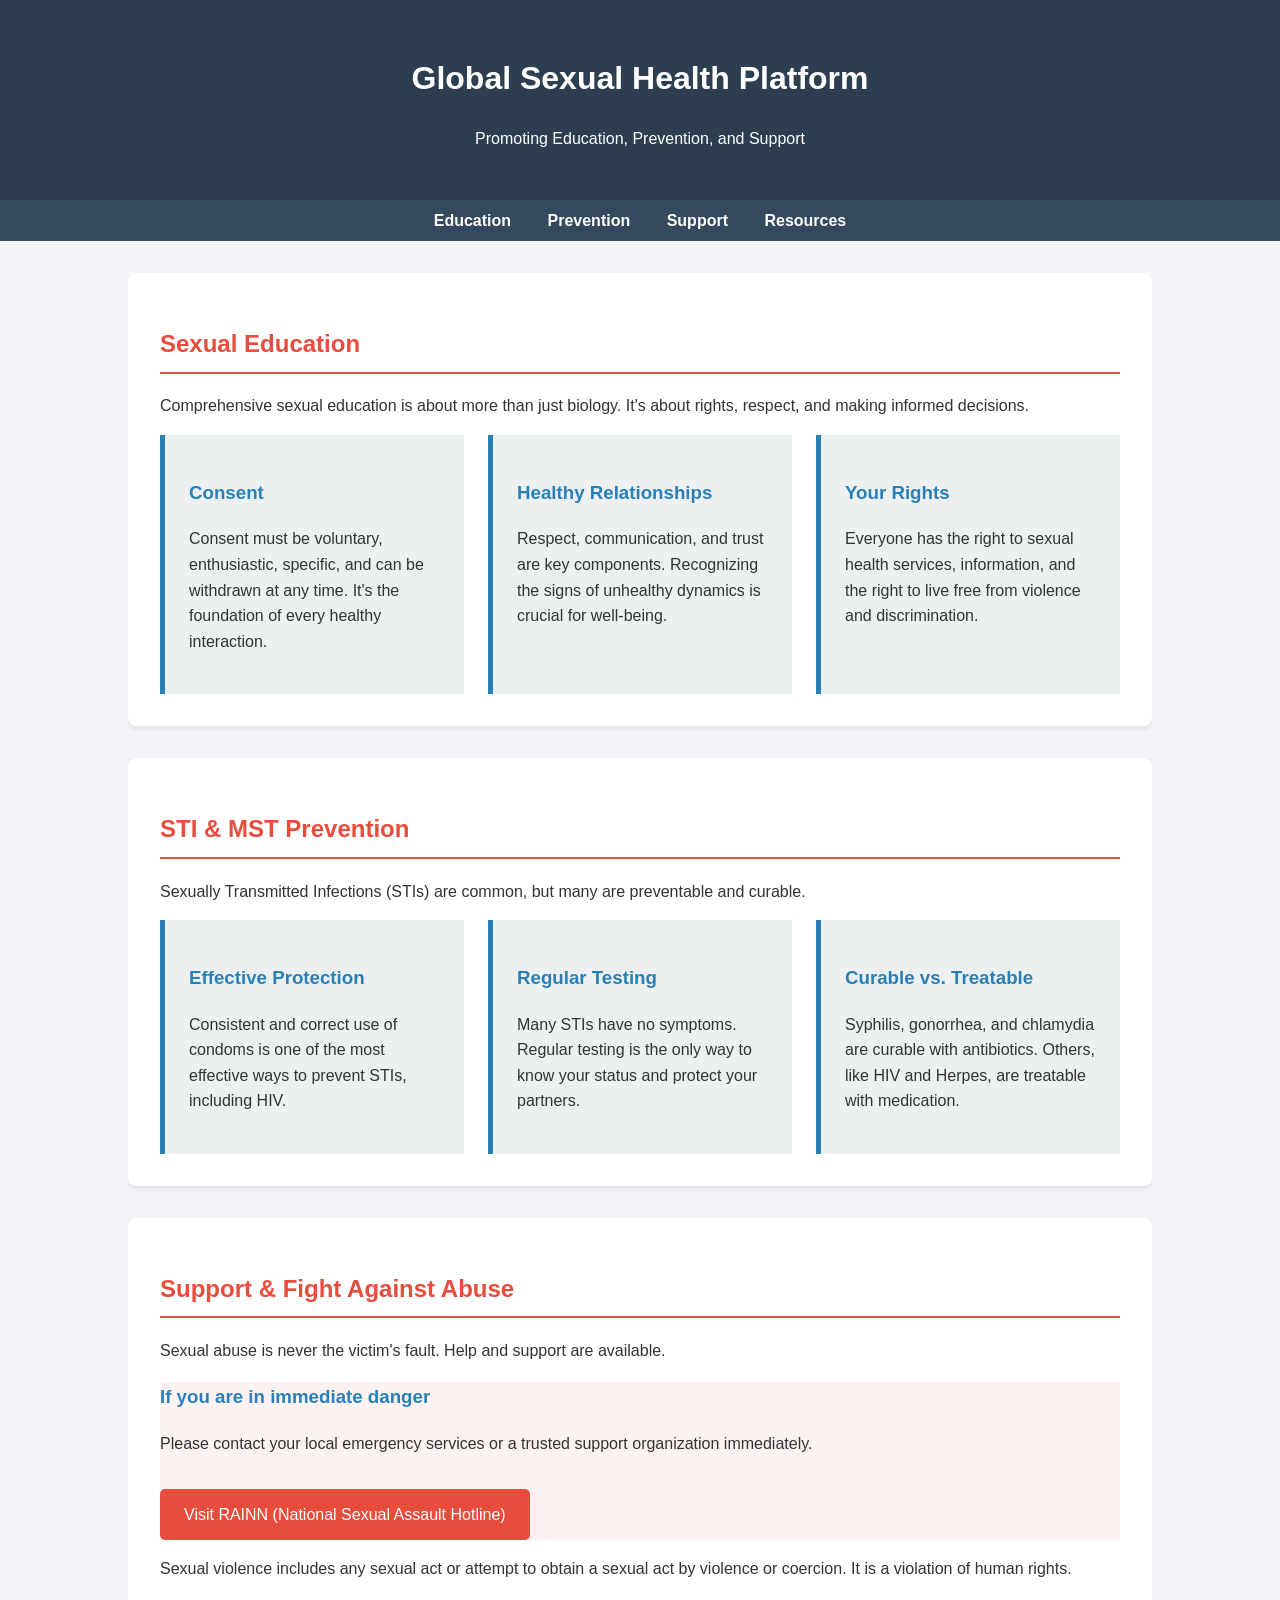
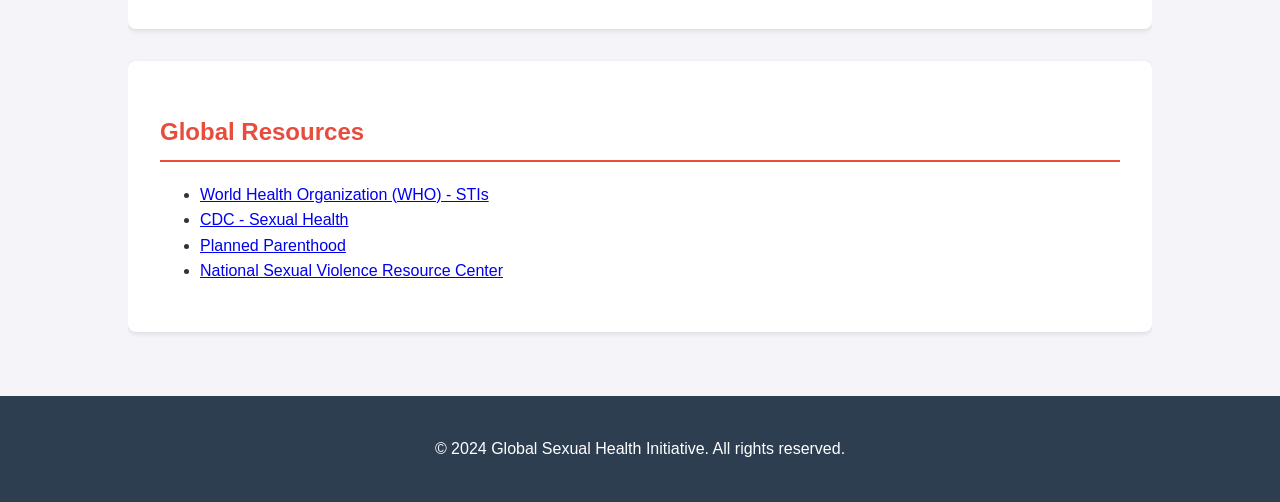
==== sexual-health-platform/index.html @ 36fdba7f "feat: Create global sexual health platform - Added a responsive HTML platform for sexual education, " ====
<!DOCTYPE html>
<html lang="en">
<head>
    <meta charset="UTF-8">
    <meta name="viewport" content="width=device-width, initial-scale=1.0">
    <title>Sexual Health Platform | Education & Prevention</title>
    <style>
        body {
            font-family: 'Segoe UI', Tahoma, Geneva, Verdana, sans-serif;
            line-height: 1.6;
            margin: 0;
            padding: 0;
            color: #333;
            background-color: #f4f4f9;
        }
        header {
            background: #2c3e50;
            color: #fff;
            padding: 2rem 1rem;
            text-align: center;
        }
        nav {
            background: #34495e;
            color: #fff;
            padding: 0.5rem;
            text-align: center;
            position: sticky;
            top: 0;
        }
        nav a {
            color: #fff;
            margin: 0 1rem;
            text-decoration: none;
            font-weight: bold;
        }
        nav a:hover {
            text-decoration: underline;
        }
        .container {
            width: 80%;
            margin: 2rem auto;
            overflow: hidden;
        }
        section {
            background: #fff;
            padding: 2rem;
            margin-bottom: 2rem;
            border-radius: 8px;
            box-shadow: 0 2px 5px rgba(0,0,0,0.1);
        }
        h2 {
            color: #e74c3c;
            border-bottom: 2px solid #e74c3c;
            padding-bottom: 0.5rem;
        }
        h3 {
            color: #2980b9;
        }
        .info-grid {
            display: grid;
            grid-template-columns: repeat(auto-fit, minmax(300px, 1fr));
            gap: 1.5rem;
        }
        .card {
            background: #ecf0f1;
            padding: 1.5rem;
            border-left: 5px solid #2980b9;
        }
        .urgent {
            background: #fdf2f2;
            border-left-color: #e74c3c;
        }
        footer {
            background: #2c3e50;
            color: #fff;
            text-align: center;
            padding: 1.5rem;
            margin-top: 2rem;
        }
        .cta-button {
            display: inline-block;
            background: #e74c3c;
            color: #fff;
            padding: 0.8rem 1.5rem;
            text-decoration: none;
            border-radius: 5px;
            margin-top: 1rem;
        }
        .cta-button:hover {
            background: #c0392b;
        }
    </style>
</head>
<body>

<header>
    <h1>Global Sexual Health Platform</h1>
    <p>Promoting Education, Prevention, and Support</p>
</header>

<nav>
    <a href="#education">Education</a>
    <a href="#prevention">Prevention</a>
    <a href="#support">Support</a>
    <a href="#resources">Resources</a>
</nav>

<div class="container">
    <section id="education">
        <h2>Sexual Education</h2>
        <p>Comprehensive sexual education is about more than just biology. It's about rights, respect, and making informed decisions.</p>
        <div class="info-grid">
            <div class="card">
                <h3>Consent</h3>
                <p>Consent must be voluntary, enthusiastic, specific, and can be withdrawn at any time. It's the foundation of every healthy interaction.</p>
            </div>
            <div class="card">
                <h3>Healthy Relationships</h3>
                <p>Respect, communication, and trust are key components. Recognizing the signs of unhealthy dynamics is crucial for well-being.</p>
            </div>
            <div class="card">
                <h3>Your Rights</h3>
                <p>Everyone has the right to sexual health services, information, and the right to live free from violence and discrimination.</p>
            </div>
        </div>
    </section>

    <section id="prevention">
        <h2>STI & MST Prevention</h2>
        <p>Sexually Transmitted Infections (STIs) are common, but many are preventable and curable.</p>
        <div class="info-grid">
            <div class="card">
                <h3>Effective Protection</h3>
                <p>Consistent and correct use of condoms is one of the most effective ways to prevent STIs, including HIV.</p>
            </div>
            <div class="card">
                <h3>Regular Testing</h3>
                <p>Many STIs have no symptoms. Regular testing is the only way to know your status and protect your partners.</p>
            </div>
            <div class="card">
                <h3>Curable vs. Treatable</h3>
                <p>Syphilis, gonorrhea, and chlamydia are curable with antibiotics. Others, like HIV and Herpes, are treatable with medication.</p>
            </div>
        </div>
    </section>

    <section id="support">
        <h2>Support & Fight Against Abuse</h2>
        <p>Sexual abuse is never the victim's fault. Help and support are available.</p>
        <div class="urgent">
            <h3>If you are in immediate danger</h3>
            <p>Please contact your local emergency services or a trusted support organization immediately.</p>
            <a href="https://www.rainn.org/" target="_blank" class="cta-button">Visit RAINN (National Sexual Assault Hotline)</a>
        </div>
        <p>Sexual violence includes any sexual act or attempt to obtain a sexual act by violence or coercion. It is a violation of human rights.</p>
    </section>

    <section id="resources">
        <h2>Global Resources</h2>
        <ul>
            <li><a href="https://www.who.int/health-topics/sexually-transmitted-infections" target="_blank">World Health Organization (WHO) - STIs</a></li>
            <li><a href="https://www.cdc.gov/std/default.htm" target="_blank">CDC - Sexual Health</a></li>
            <li><a href="https://www.plannedparenthood.org/" target="_blank">Planned Parenthood</a></li>
            <li><a href="https://www.nsvrc.org/" target="_blank">National Sexual Violence Resource Center</a></li>
        </ul>
    </section>
</div>

<footer>
    <p>&copy; 2024 Global Sexual Health Initiative. All rights reserved.</p>
</footer>

</body>
</html>
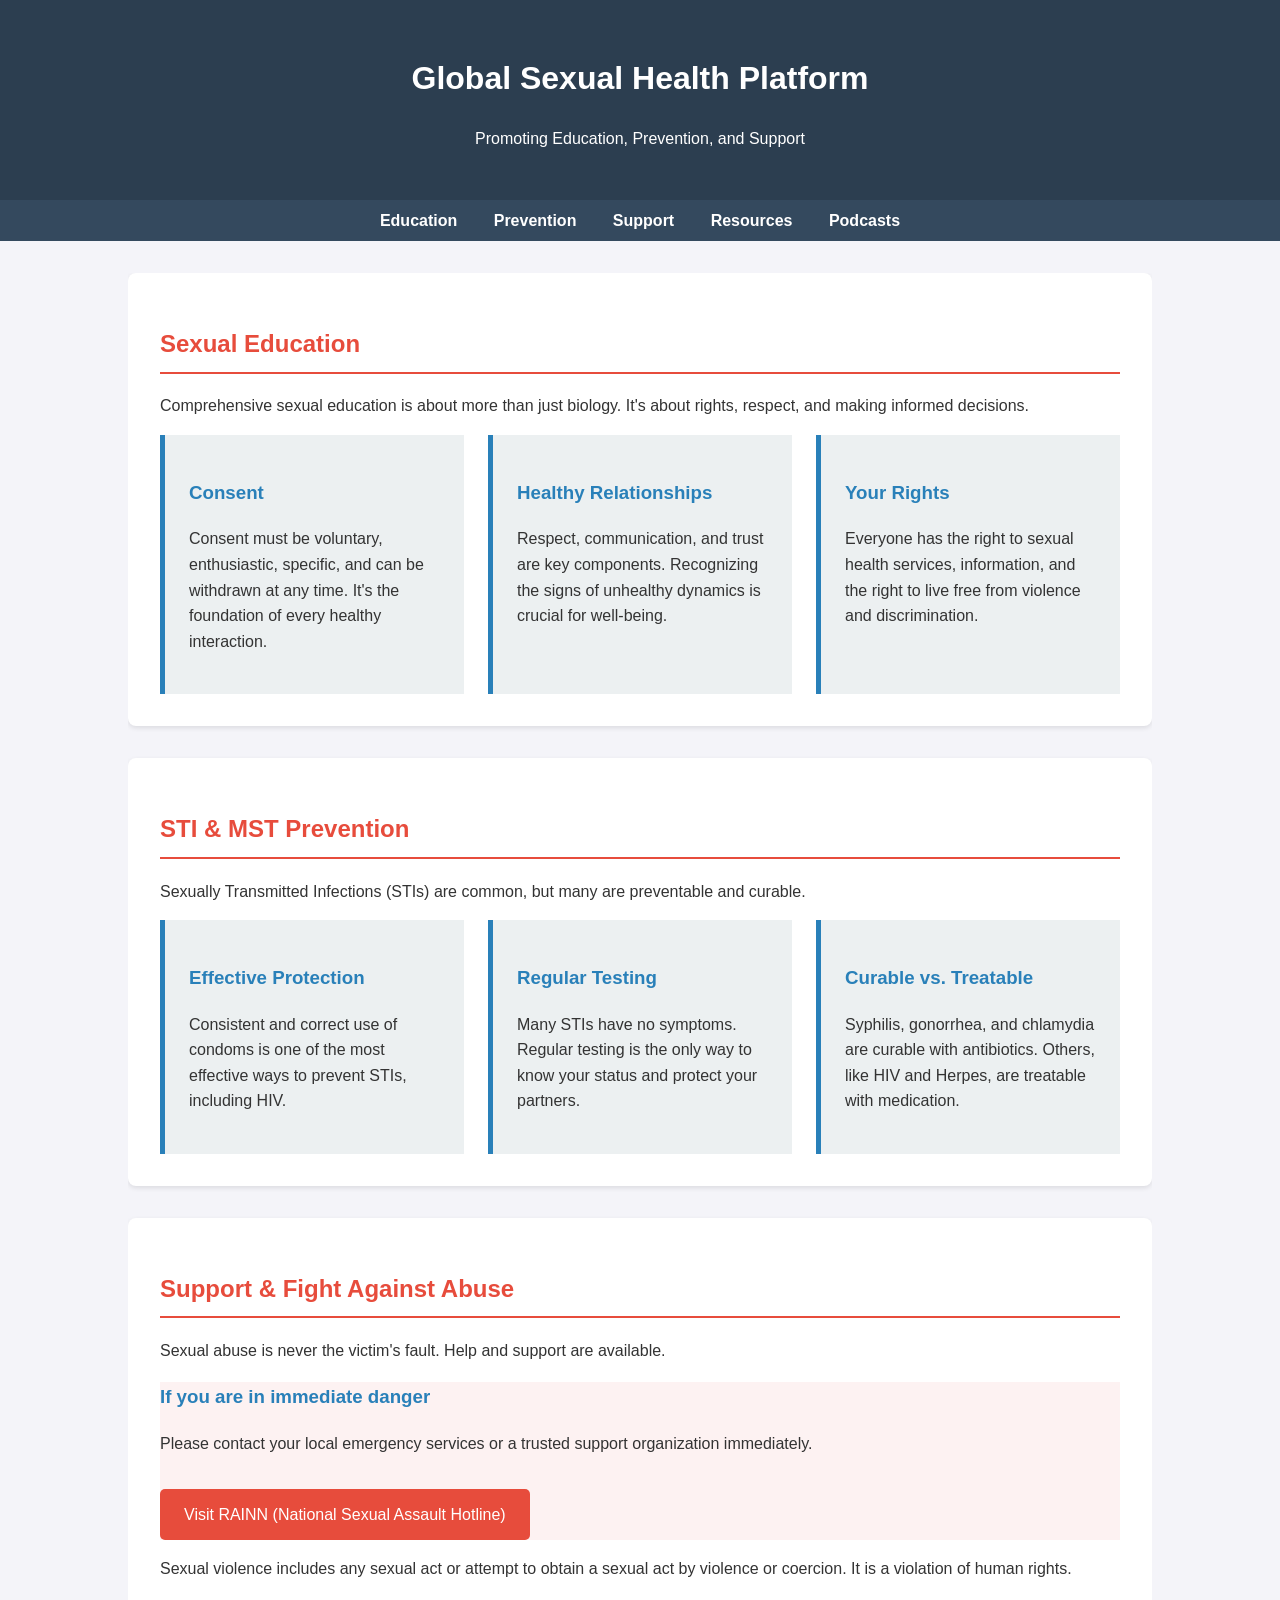
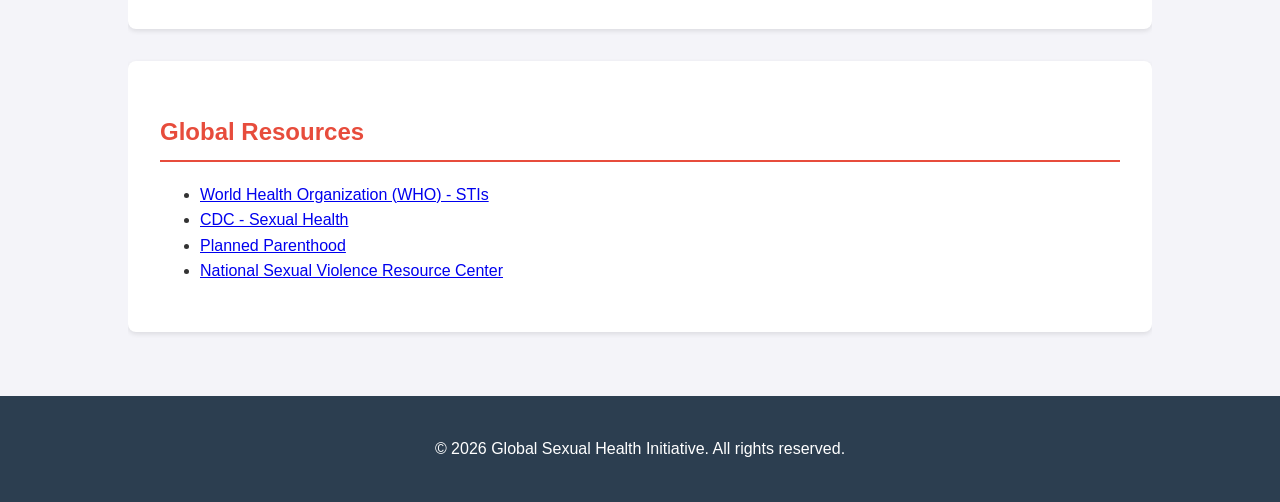
==== commit fc300e9d: "Update platform copyright to 2026 and integrate podcast submission page - Updated copyright year in " ====
--- a/sexual-health-platform/index.html
+++ b/sexual-health-platform/index.html
@@ -103,6 +103,7 @@
     <a href="#prevention">Prevention</a>
     <a href="#support">Support</a>
     <a href="#resources">Resources</a>
+    <a href="podcast.html">Podcasts</a>
 </nav>
 
 <div class="container">
@@ -167,7 +168,7 @@
 </div>
 
 <footer>
-    <p>&copy; 2024 Global Sexual Health Initiative. All rights reserved.</p>
+    <p>&copy; 2026 Global Sexual Health Initiative. All rights reserved.</p>
 </footer>
 
 </body>
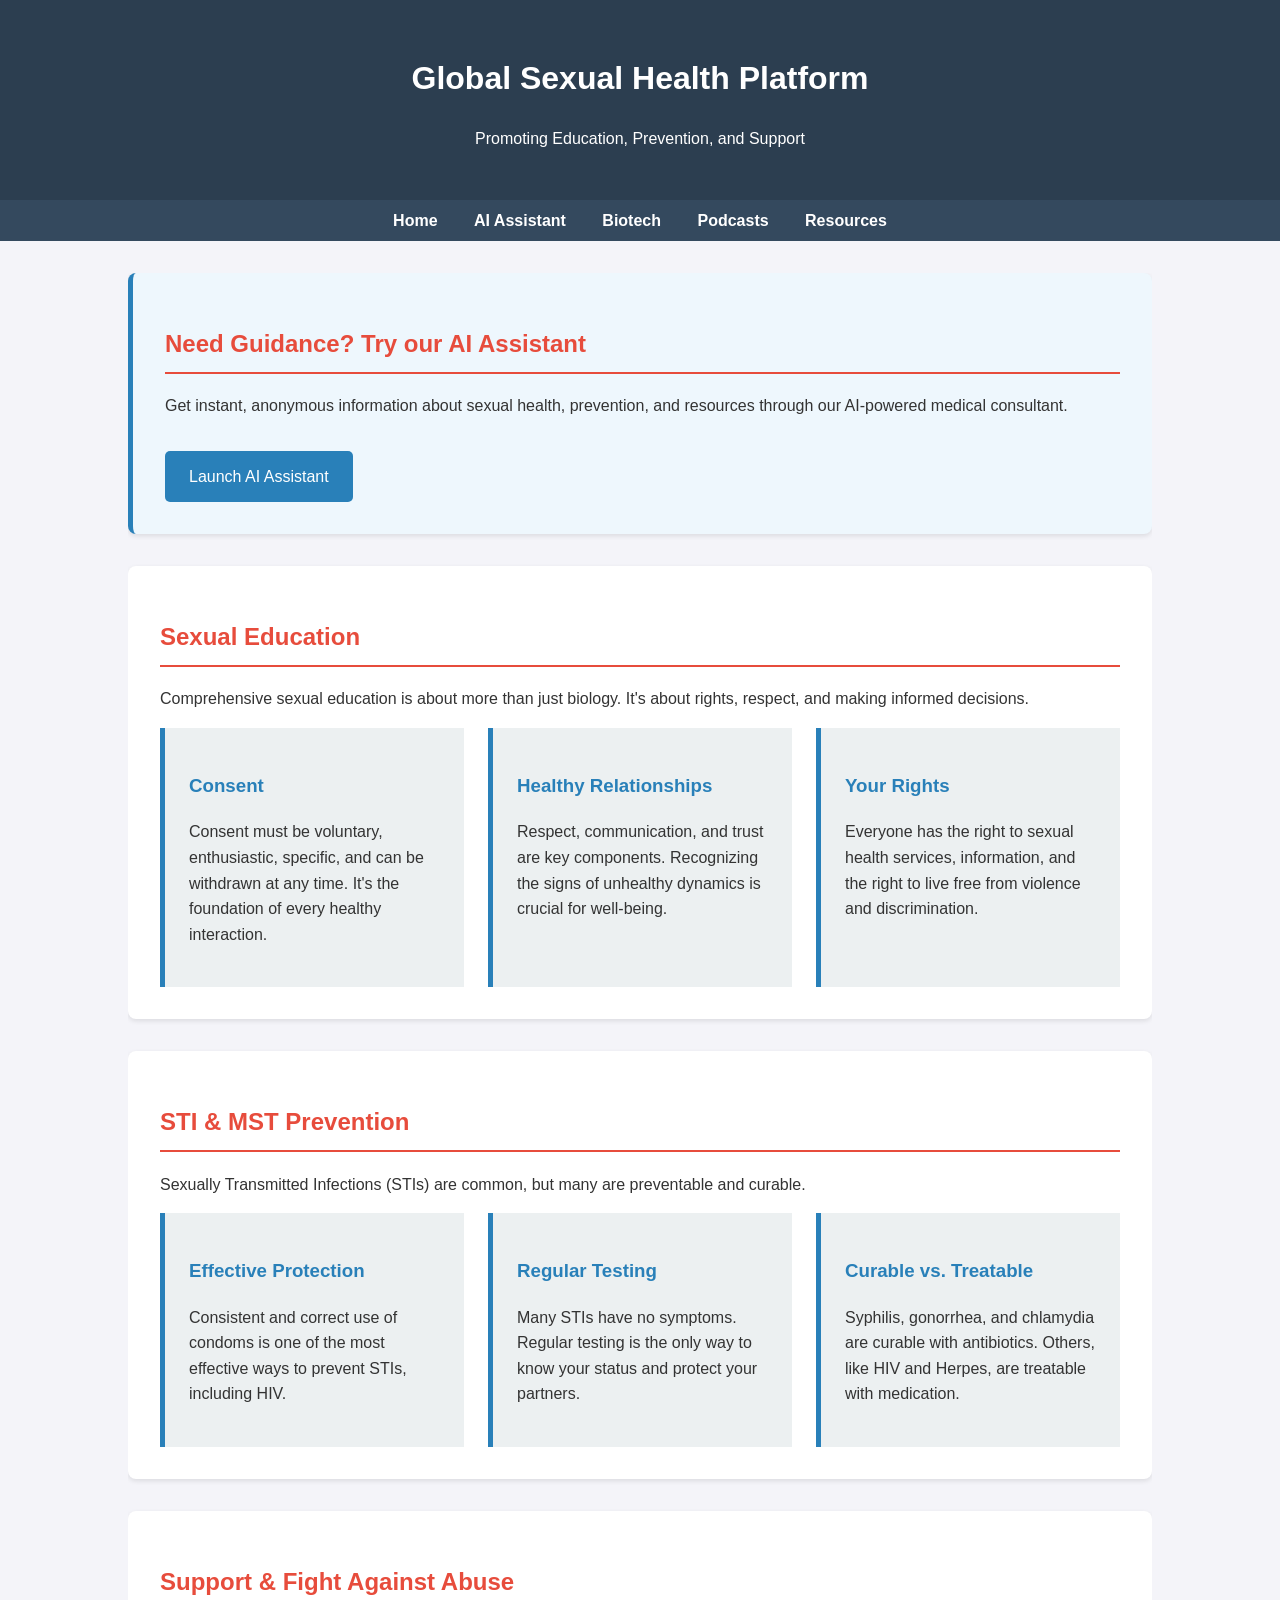
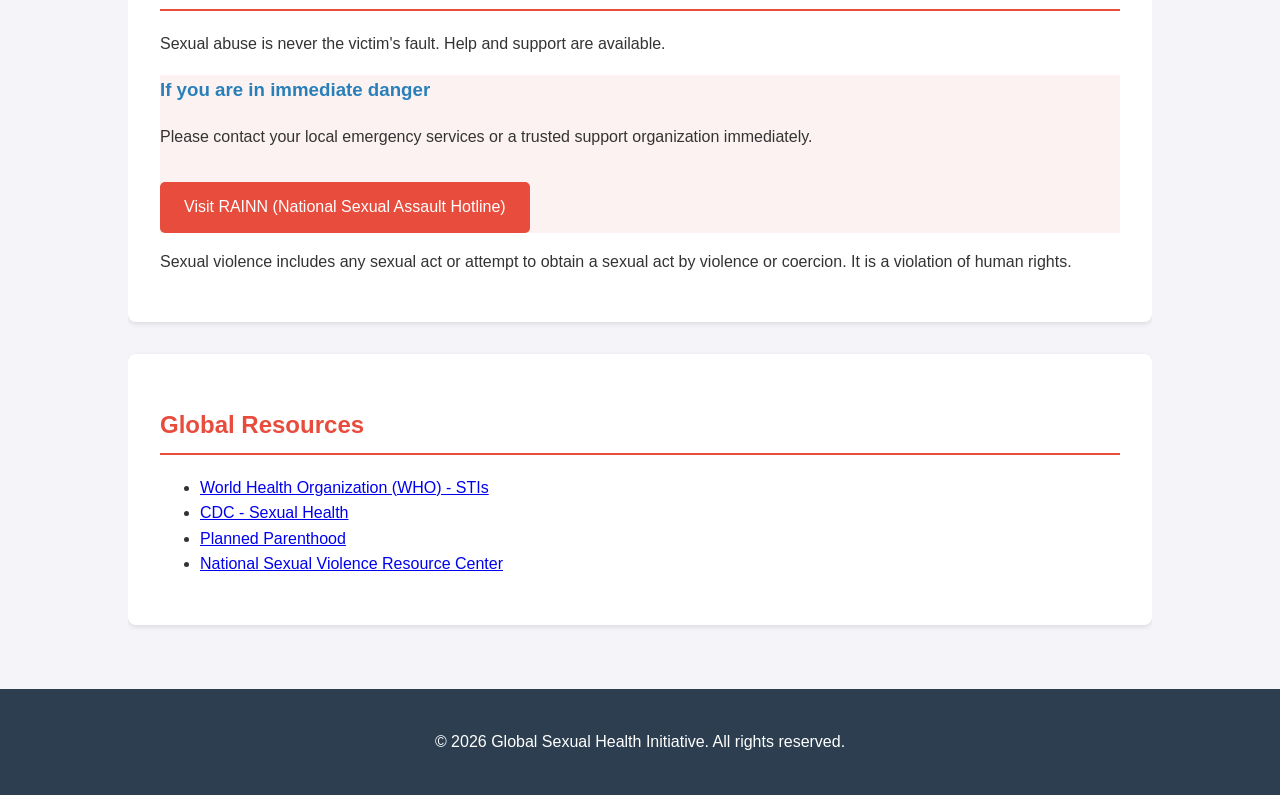
==== commit c1df1391: "Integrate AI Medical Assistant and Biotech Promotion pages - Created `ai-assistant.html` with a mock" ====
--- a/sexual-health-platform/index.html
+++ b/sexual-health-platform/index.html
@@ -99,14 +99,20 @@
 </header>
 
 <nav>
-    <a href="#education">Education</a>
-    <a href="#prevention">Prevention</a>
-    <a href="#support">Support</a>
+    <a href="index.html">Home</a>
+    <a href="ai-assistant.html">AI Assistant</a>
+    <a href="biotech.html">Biotech</a>
+    <a href="podcast.html">Podcasts</a>
     <a href="#resources">Resources</a>
-    <a href="podcast.html">Podcasts</a>
 </nav>
 
 <div class="container">
+    <section id="ai-cta" style="background: #eef7fd; border-left: 5px solid #2980b9;">
+        <h2>Need Guidance? Try our AI Assistant</h2>
+        <p>Get instant, anonymous information about sexual health, prevention, and resources through our AI-powered medical consultant.</p>
+        <a href="ai-assistant.html" class="cta-button" style="background: #2980b9;">Launch AI Assistant</a>
+    </section>
+
     <section id="education">
         <h2>Sexual Education</h2>
         <p>Comprehensive sexual education is about more than just biology. It's about rights, respect, and making informed decisions.</p>
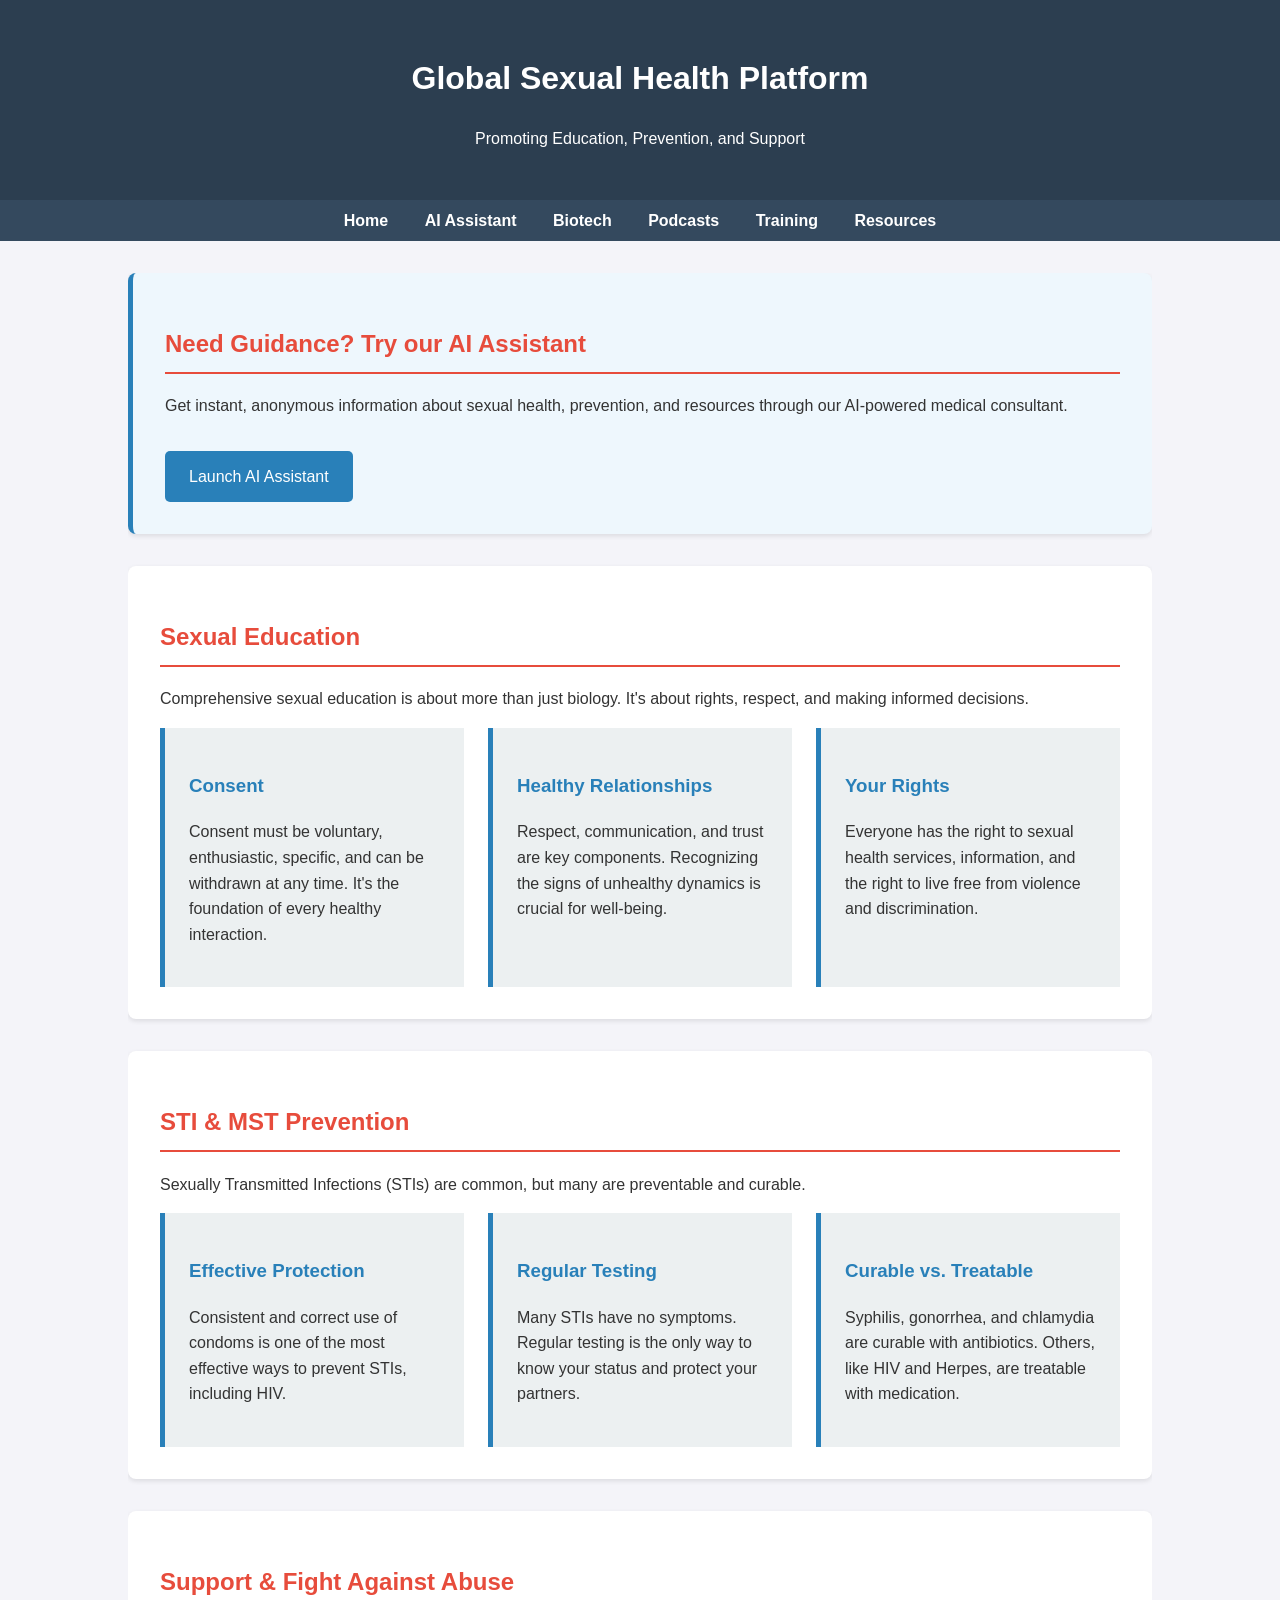
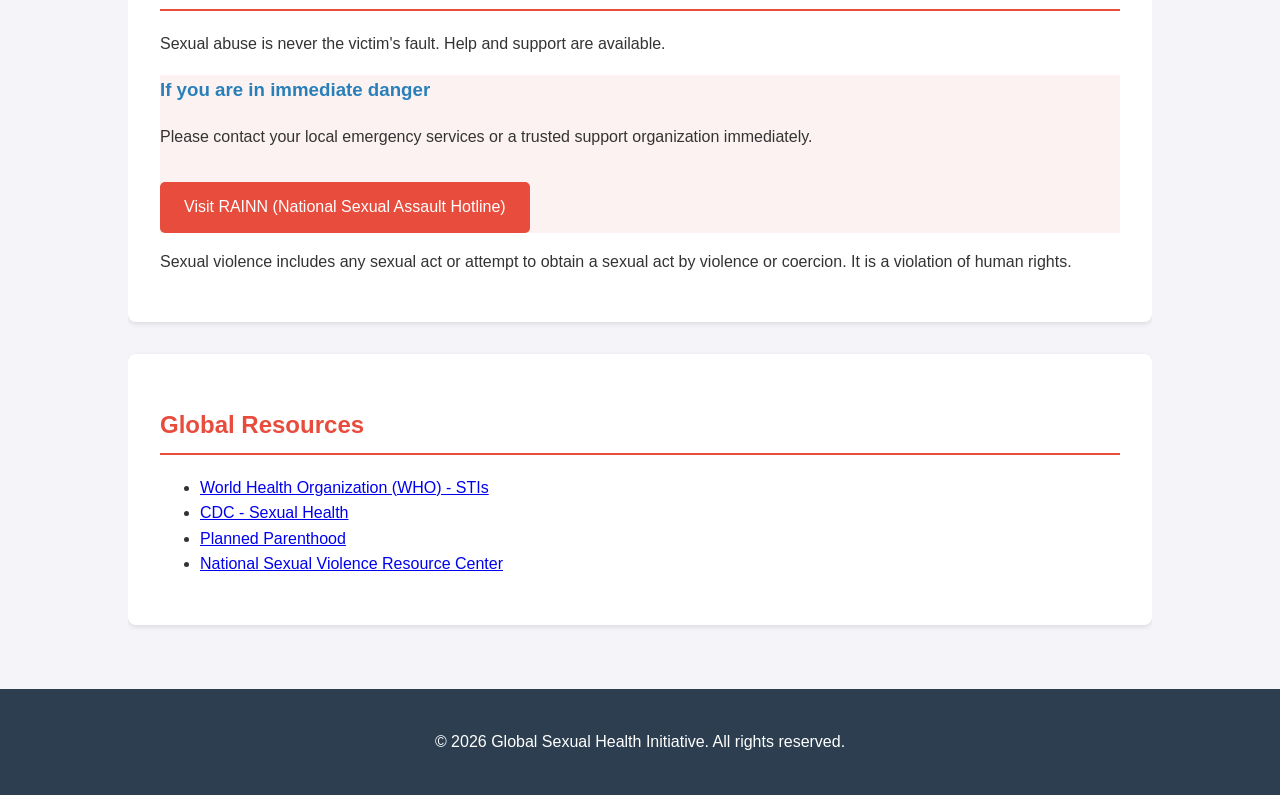
==== commit 854f8773: "Integrate Training & Education Hub with sports, entertainment, and fitness content. - Created traini" ====
--- a/sexual-health-platform/index.html
+++ b/sexual-health-platform/index.html
@@ -103,6 +103,7 @@
     <a href="ai-assistant.html">AI Assistant</a>
     <a href="biotech.html">Biotech</a>
     <a href="podcast.html">Podcasts</a>
+    <a href="training.html">Training</a>
     <a href="#resources">Resources</a>
 </nav>
 
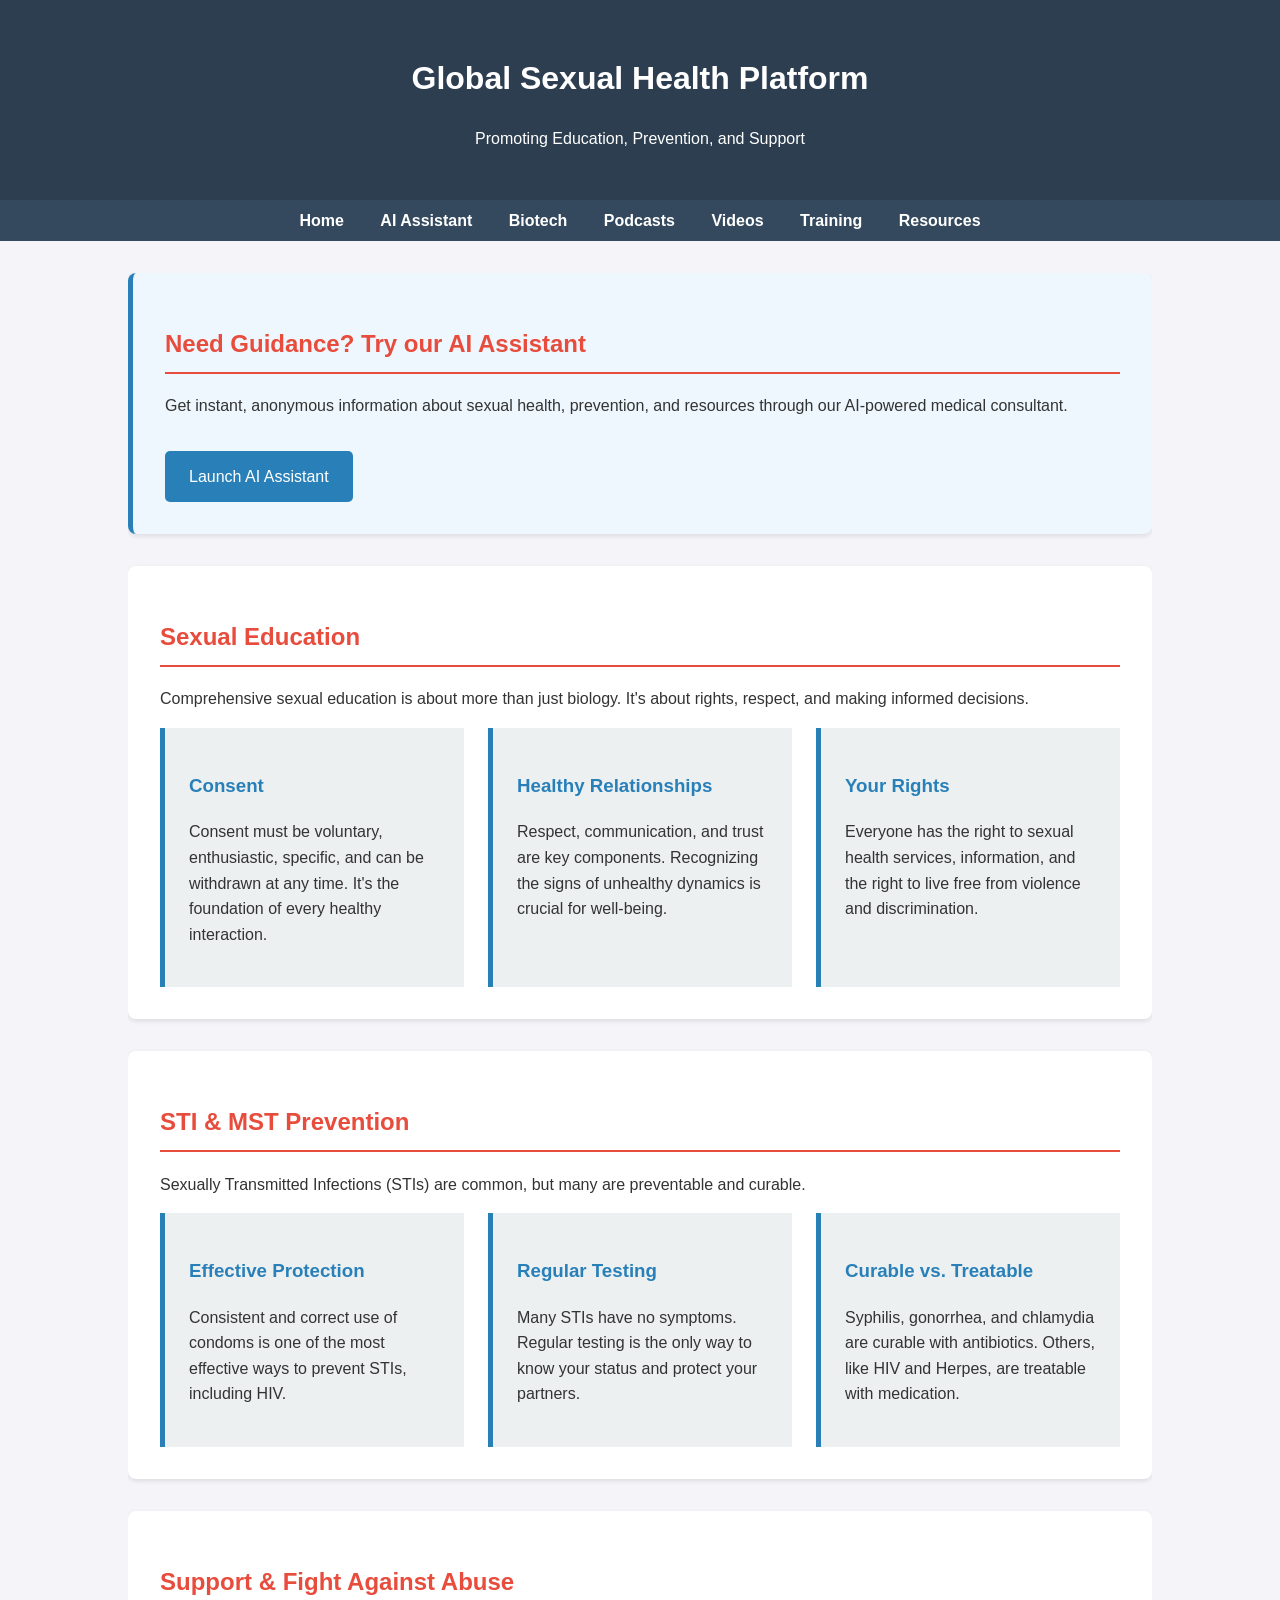
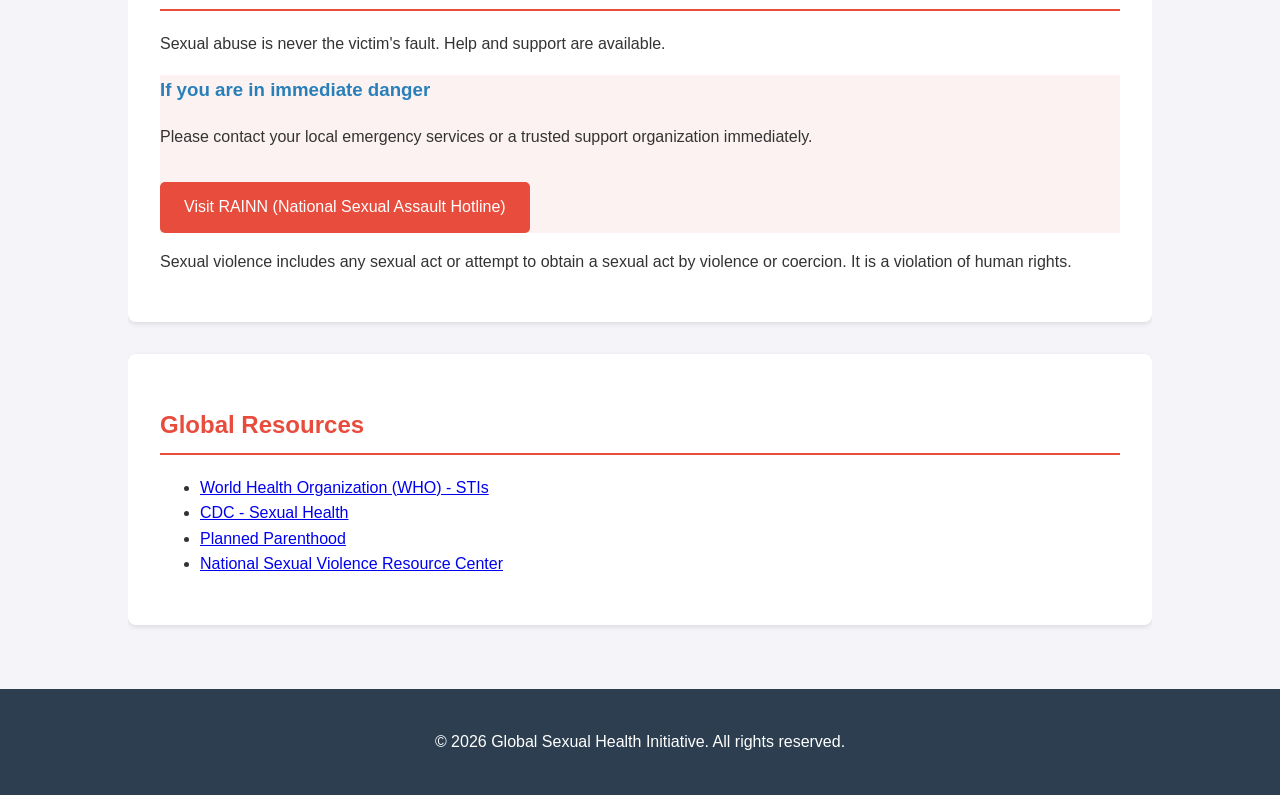
==== commit b7e83d22: "Integrate videos feature for sexual health platform - Created videos.html with sections for STI prev" ====
--- a/sexual-health-platform/index.html
+++ b/sexual-health-platform/index.html
@@ -103,6 +103,7 @@
     <a href="ai-assistant.html">AI Assistant</a>
     <a href="biotech.html">Biotech</a>
     <a href="podcast.html">Podcasts</a>
+    <a href="videos.html">Videos</a>
     <a href="training.html">Training</a>
     <a href="#resources">Resources</a>
 </nav>
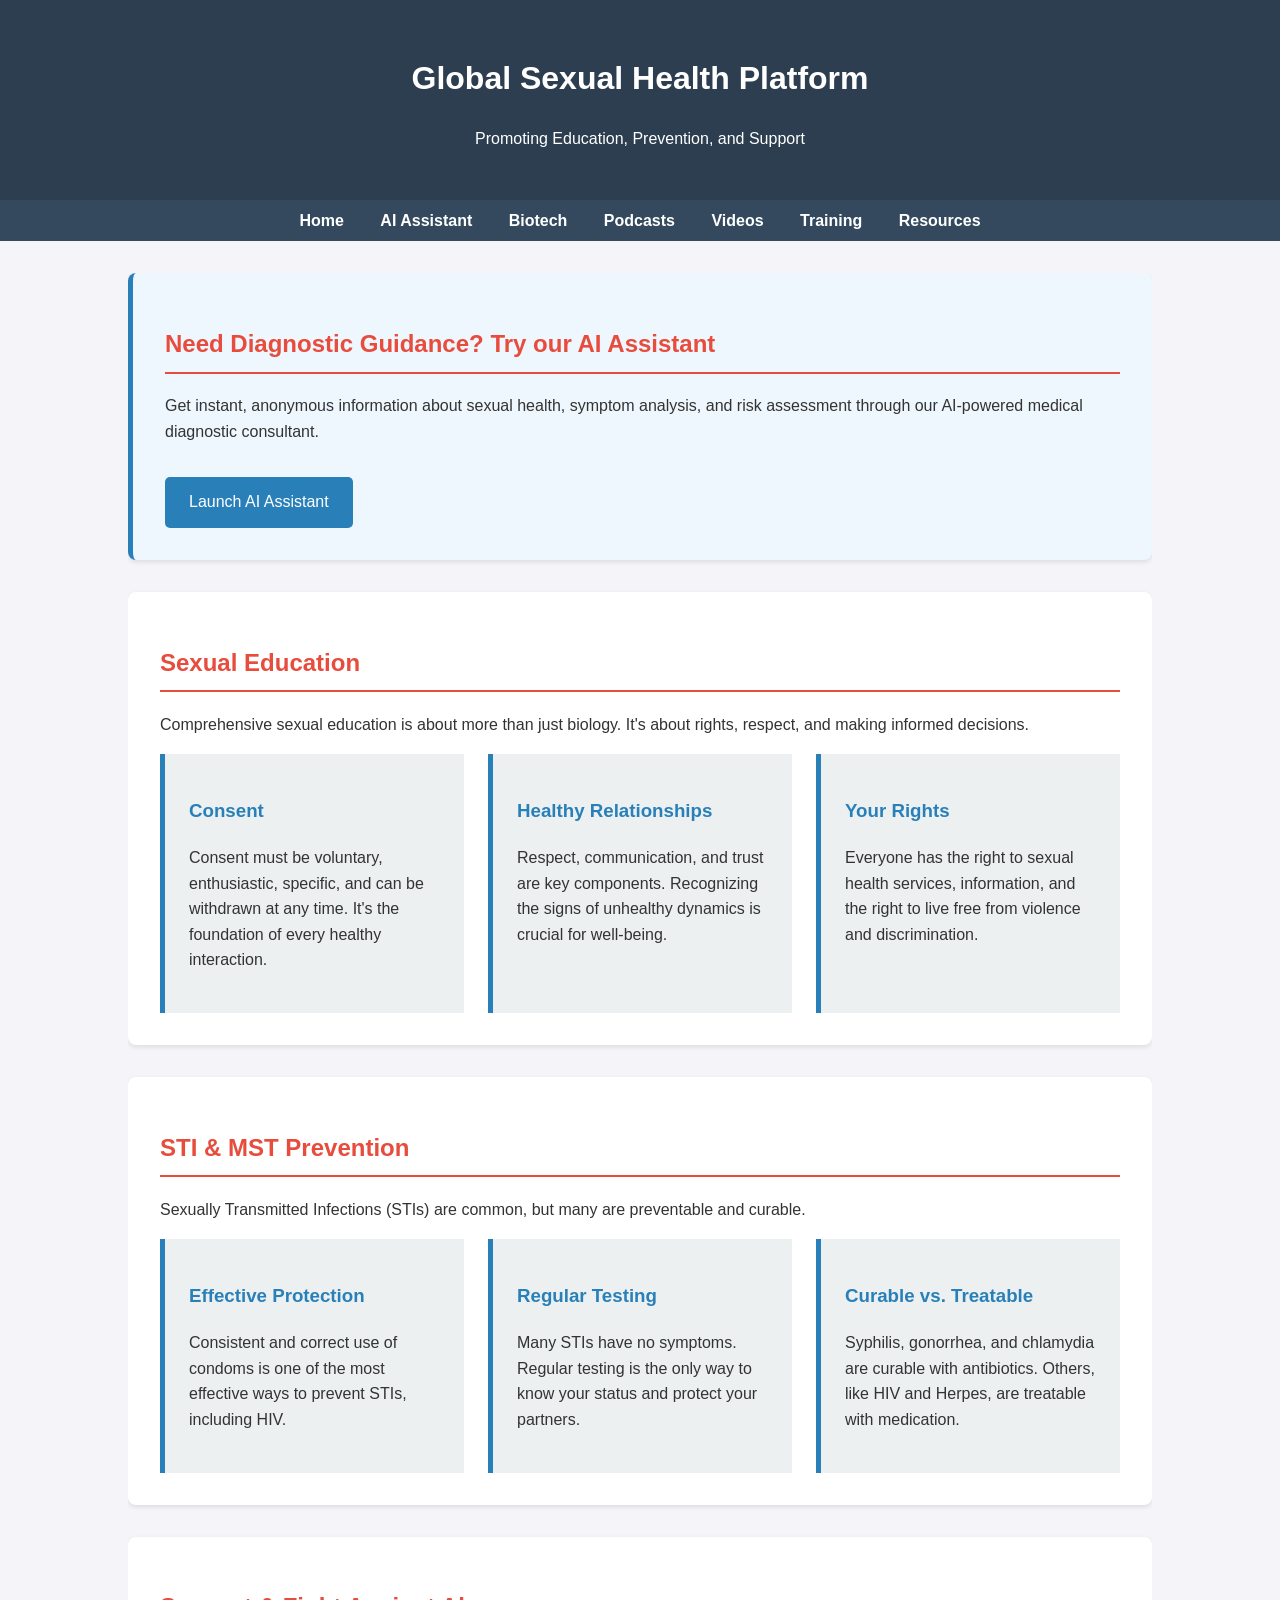
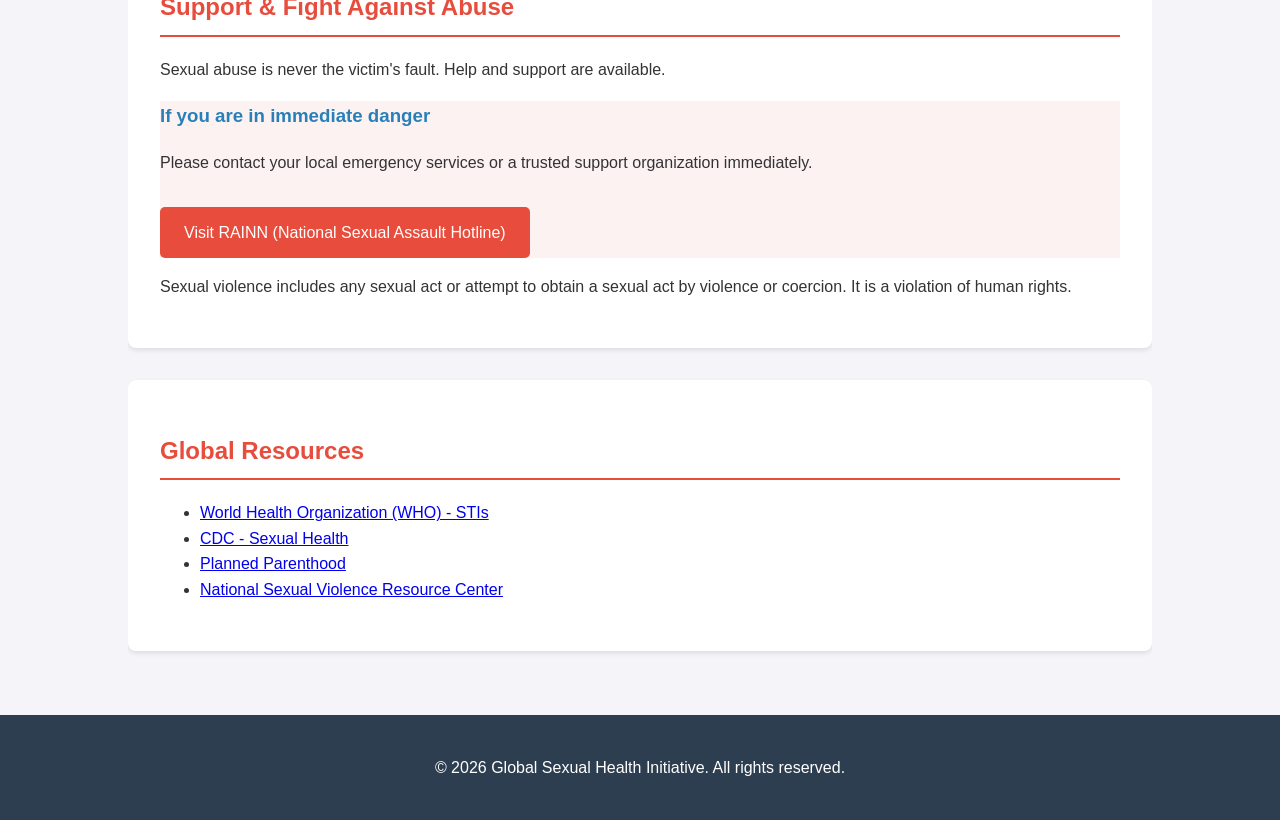
==== commit 4299100a: "Integrate AI diagnostic role into sexual health platform - Updated ai-assistant.html with new brandi" ====
--- a/sexual-health-platform/index.html
+++ b/sexual-health-platform/index.html
@@ -110,8 +110,8 @@
 
 <div class="container">
     <section id="ai-cta" style="background: #eef7fd; border-left: 5px solid #2980b9;">
-        <h2>Need Guidance? Try our AI Assistant</h2>
-        <p>Get instant, anonymous information about sexual health, prevention, and resources through our AI-powered medical consultant.</p>
+        <h2>Need Diagnostic Guidance? Try our AI Assistant</h2>
+        <p>Get instant, anonymous information about sexual health, symptom analysis, and risk assessment through our AI-powered medical diagnostic consultant.</p>
         <a href="ai-assistant.html" class="cta-button" style="background: #2980b9;">Launch AI Assistant</a>
     </section>
 
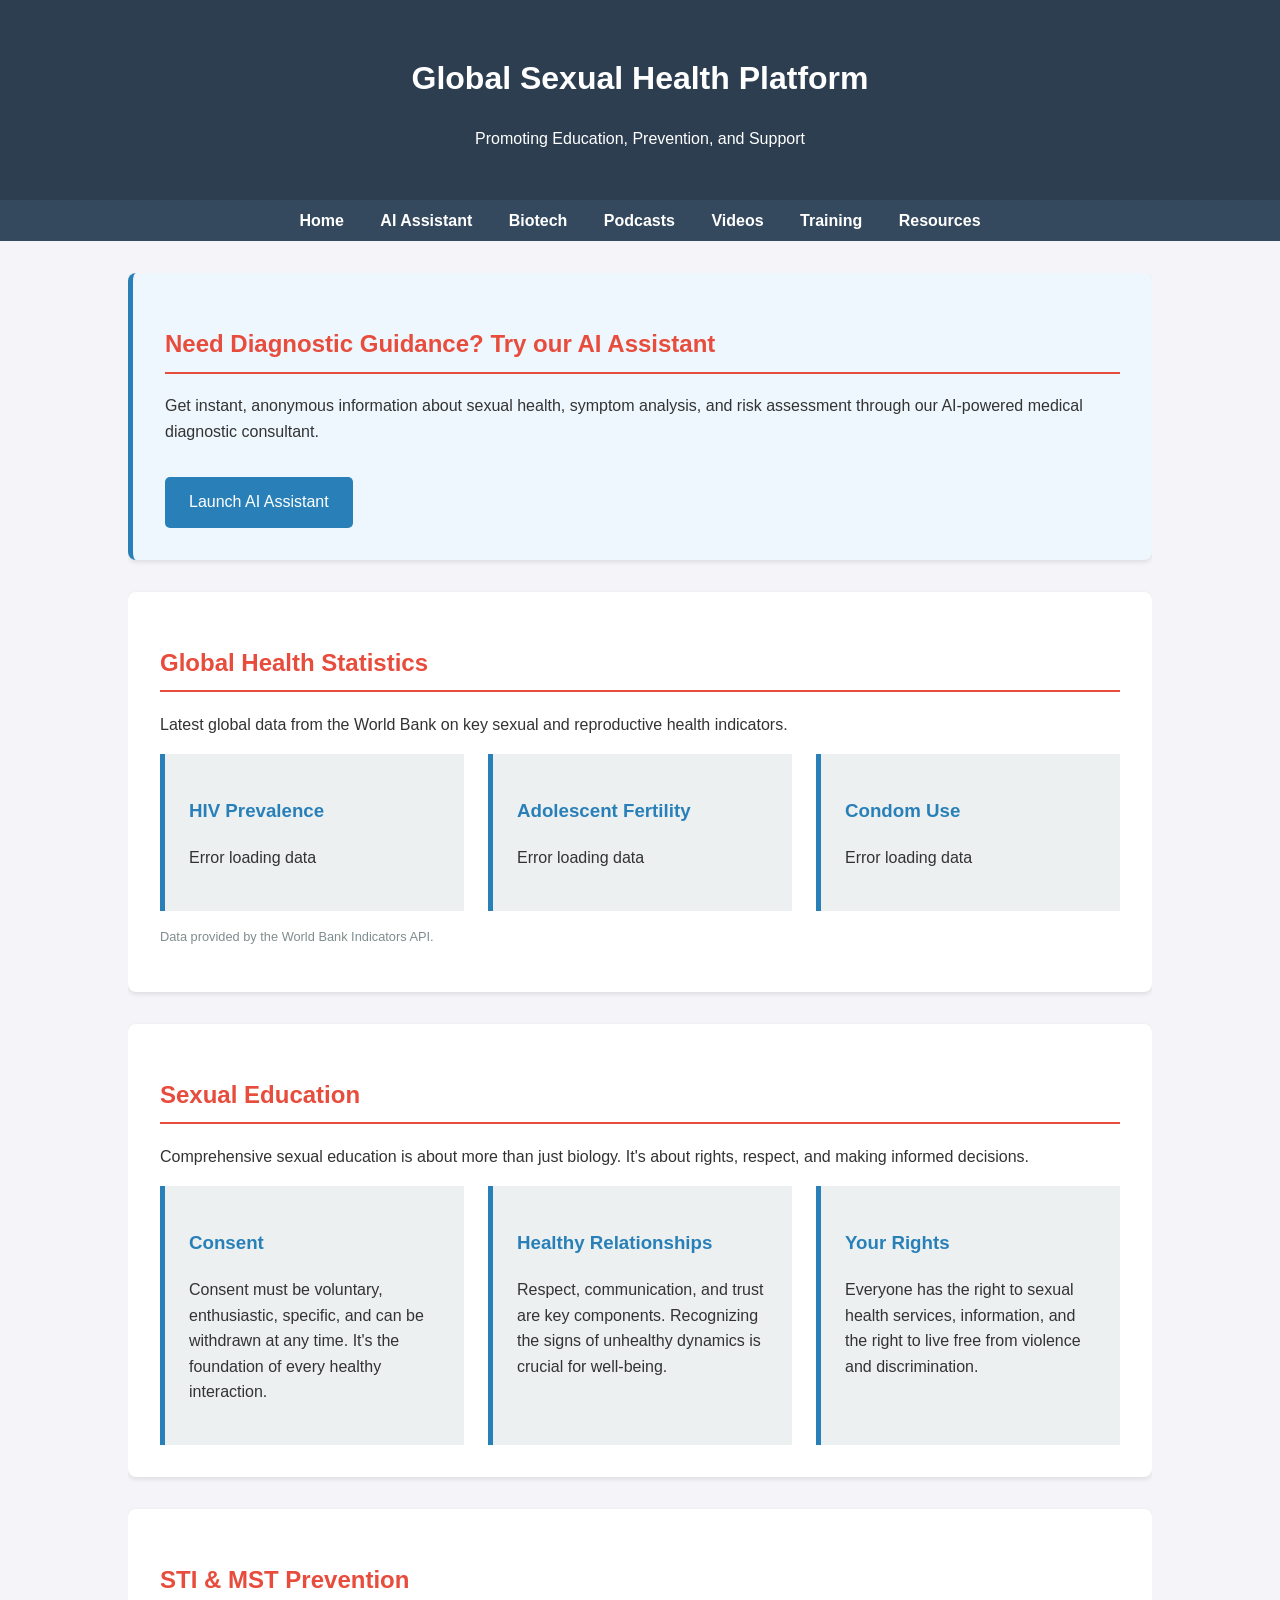
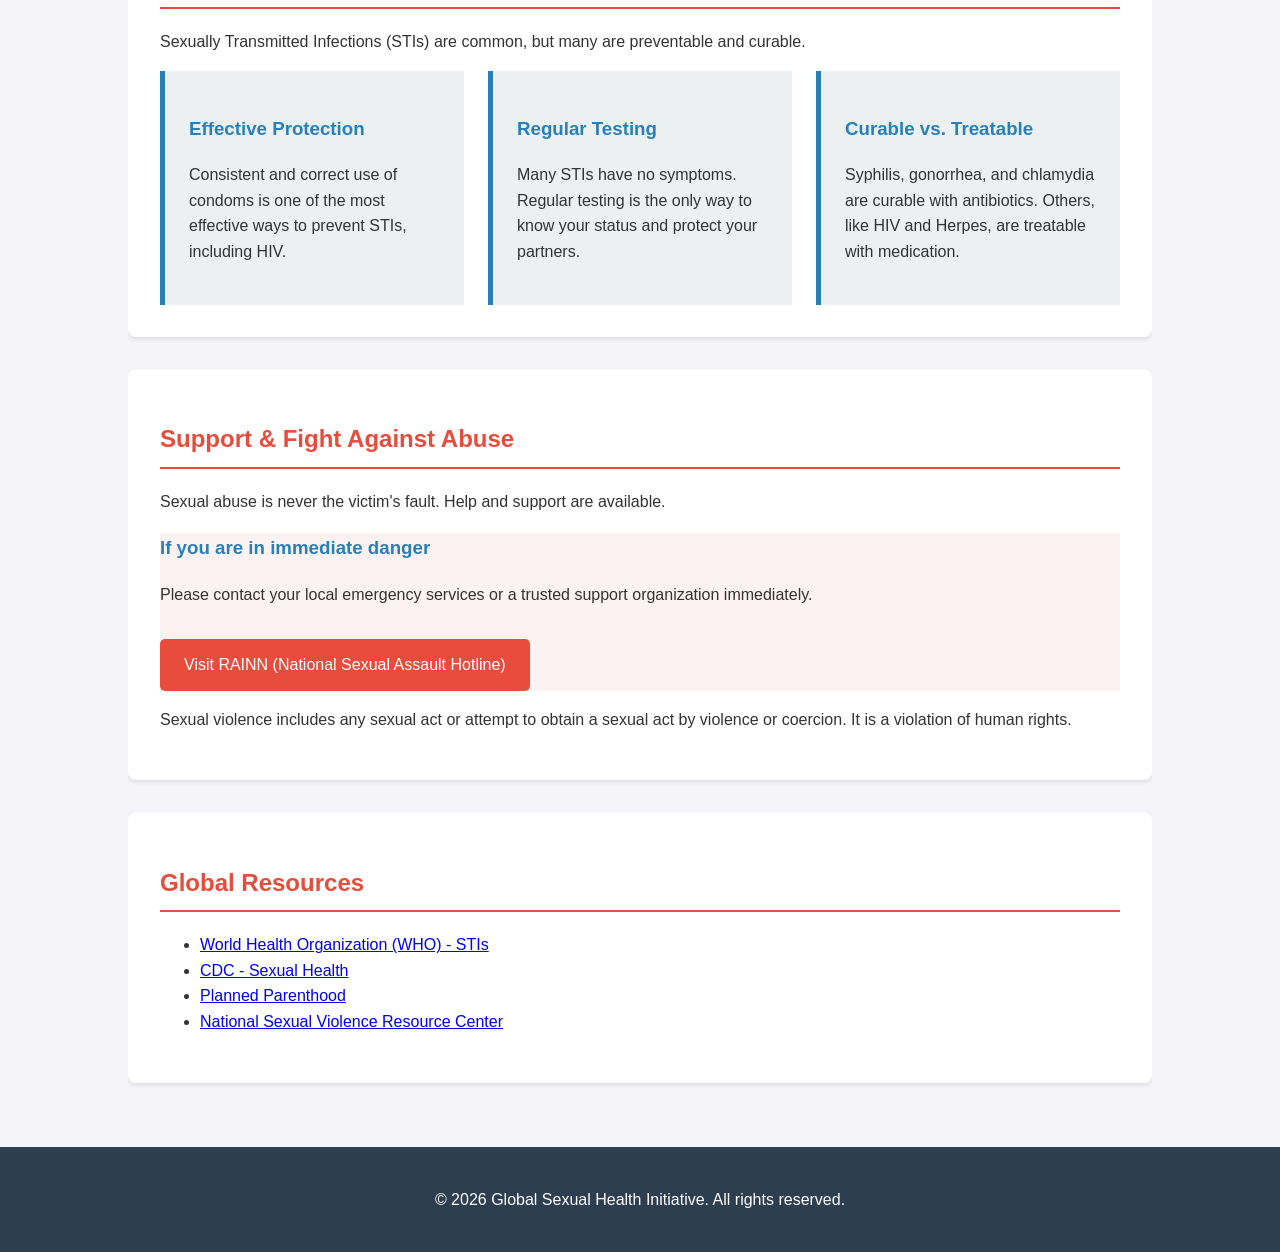
==== commit bda589e1: "feat: integrate World Bank API for global health statistics - Added a new "Global Health Statistics"" ====
--- a/sexual-health-platform/index.html
+++ b/sexual-health-platform/index.html
@@ -115,6 +115,26 @@
         <a href="ai-assistant.html" class="cta-button" style="background: #2980b9;">Launch AI Assistant</a>
     </section>
 
+    <section id="global-stats">
+        <h2>Global Health Statistics</h2>
+        <p>Latest global data from the World Bank on key sexual and reproductive health indicators.</p>
+        <div id="stats-container" class="info-grid">
+            <div class="card" id="stat-hiv">
+                <h3>HIV Prevalence</h3>
+                <p>Loading...</p>
+            </div>
+            <div class="card" id="stat-fertility">
+                <h3>Adolescent Fertility</h3>
+                <p>Loading...</p>
+            </div>
+            <div class="card" id="stat-condom">
+                <h3>Condom Use</h3>
+                <p>Loading...</p>
+            </div>
+        </div>
+        <p style="font-size: 0.8rem; color: #7f8c8d; margin-top: 1rem;">Data provided by the World Bank Indicators API.</p>
+    </section>
+
     <section id="education">
         <h2>Sexual Education</h2>
         <p>Comprehensive sexual education is about more than just biology. It's about rights, respect, and making informed decisions.</p>
@@ -179,5 +199,61 @@
     <p>&copy; 2026 Global Sexual Health Initiative. All rights reserved.</p>
 </footer>
 
+<script>
+    async function fetchStat(indicatorCode, elementId, unit = '%') {
+        try {
+            const response = await fetch(`https://api.worldbank.org/v2/country/WLD/indicator/${indicatorCode}?format=json&per_page=10`);
+            const data = await response.json();
+
+            if (data && data[1]) {
+                // Find the first non-null value
+                const latestData = data[1].find(item => item.value !== null);
+                if (latestData) {
+                    const value = latestData.value.toFixed(1);
+                    const date = latestData.date;
+                    document.querySelector(`#${elementId} p`).innerHTML = `<strong>${value}${unit}</strong><br><small>As of ${date}</small>`;
+                    return;
+                }
+            }
+            document.querySelector(`#${elementId} p`).textContent = 'Data not available';
+        } catch (error) {
+            console.error(`Error fetching ${indicatorCode}:`, error);
+            document.querySelector(`#${elementId} p`).textContent = 'Error loading data';
+        }
+    }
+
+    // Special handling for Condom Use as World data might be missing,
+    // we could try to get a sample or just report it's unavailable for World aggregate
+    async function fetchCondomStat() {
+        const elementId = 'stat-condom';
+        try {
+            // SH.CON.1524.MA.ZS is male condom use.
+            // Since WLD is often null, let's try a regions or just stay with WLD and handle null
+            const response = await fetch(`https://api.worldbank.org/v2/country/WLD/indicator/SH.CON.1524.MA.ZS?format=json&per_page=20`);
+            const data = await response.json();
+
+            if (data && data[1]) {
+                const latestData = data[1].find(item => item.value !== null);
+                if (latestData) {
+                    const value = latestData.value.toFixed(1);
+                    const date = latestData.date;
+                    document.querySelector(`#${elementId} p`).innerHTML = `<strong>${value}%</strong> (Male 15-24)<br><small>As of ${date}</small>`;
+                    return;
+                }
+            }
+            document.querySelector(`#${elementId} p`).textContent = 'Data not available for global aggregate';
+        } catch (error) {
+            console.error(`Error fetching condom use:`, error);
+            document.querySelector(`#${elementId} p`).textContent = 'Error loading data';
+        }
+    }
+
+    window.addEventListener('DOMContentLoaded', () => {
+        fetchStat('SH.DYN.AIDS.ZS', 'stat-hiv');
+        fetchStat('SP.ADO.TFRT', 'stat-fertility', ' per 1,000');
+        fetchCondomStat();
+    });
+</script>
+
 </body>
 </html>
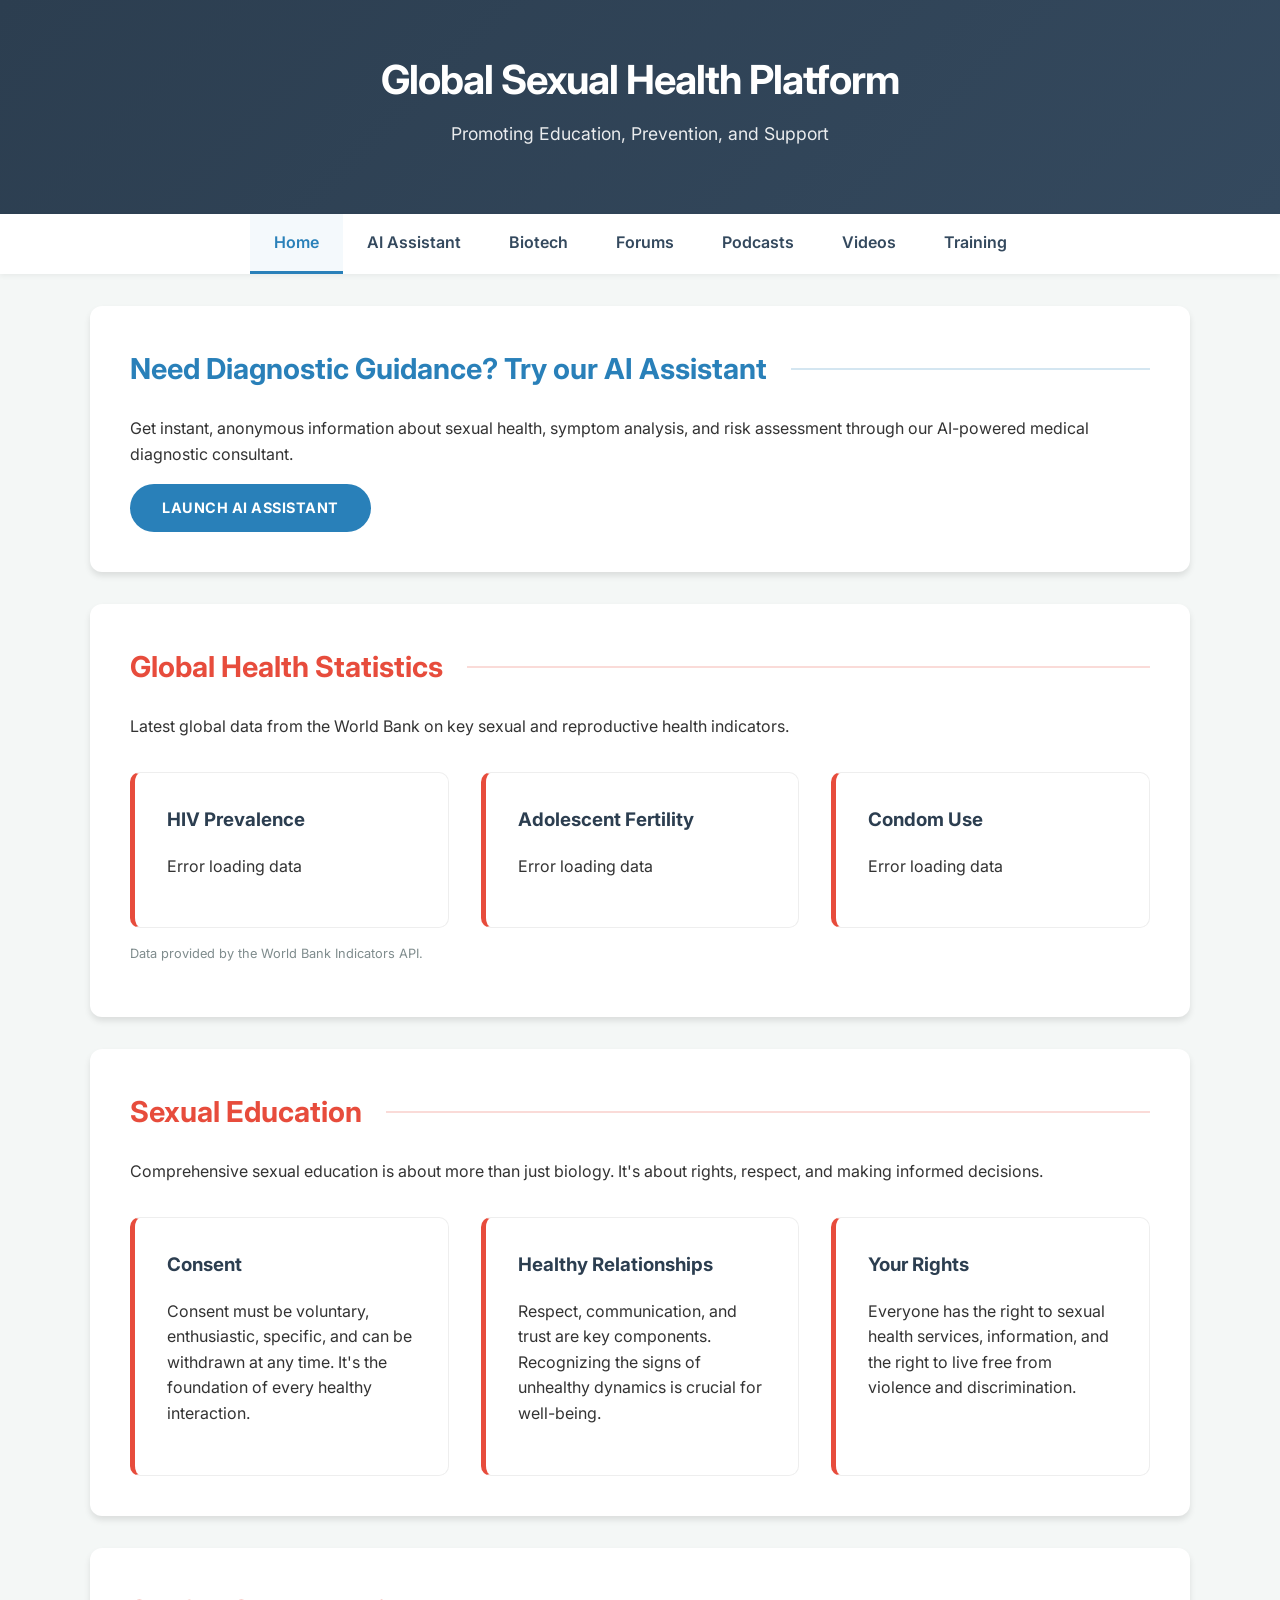
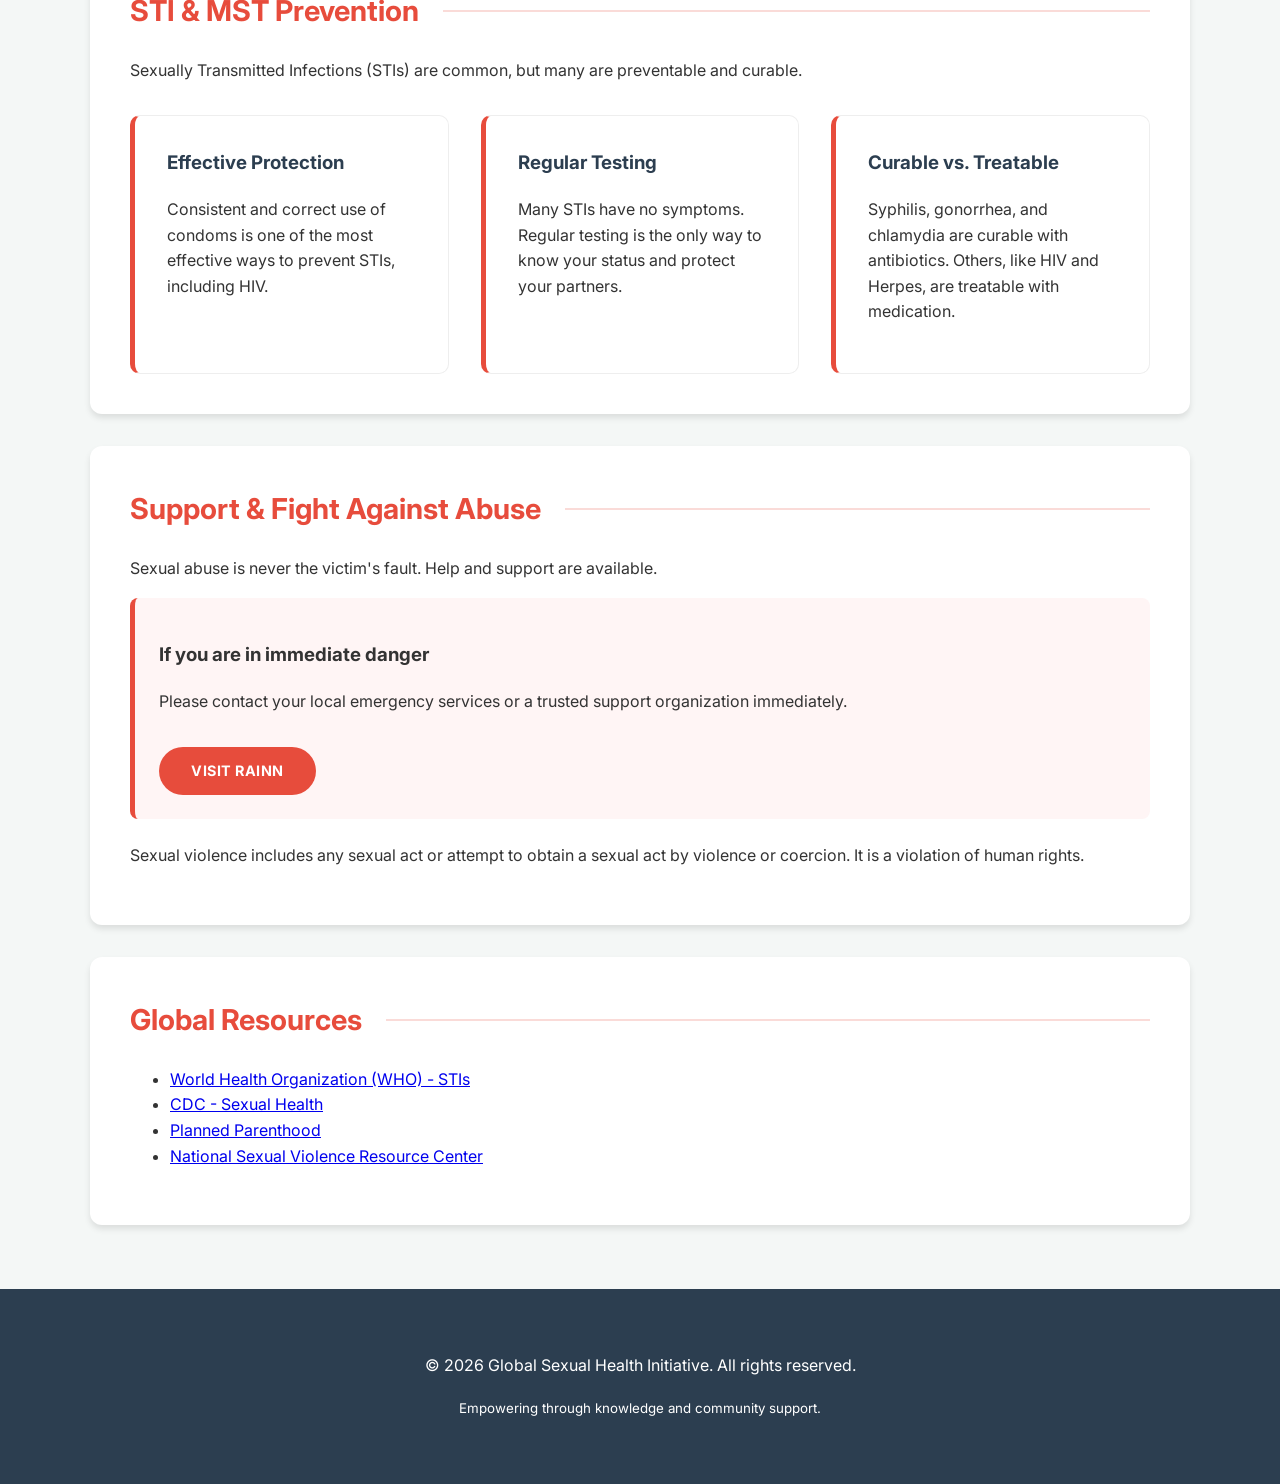
==== commit 1846be34: "Integrate community tools and modernize frontend UI - Created a centralized professional design syst" ====
--- a/sexual-health-platform/index.html
+++ b/sexual-health-platform/index.html
@@ -4,115 +4,37 @@
     <meta charset="UTF-8">
     <meta name="viewport" content="width=device-width, initial-scale=1.0">
     <title>Sexual Health Platform | Education & Prevention</title>
-    <style>
-        body {
-            font-family: 'Segoe UI', Tahoma, Geneva, Verdana, sans-serif;
-            line-height: 1.6;
-            margin: 0;
-            padding: 0;
-            color: #333;
-            background-color: #f4f4f9;
-        }
-        header {
-            background: #2c3e50;
-            color: #fff;
-            padding: 2rem 1rem;
-            text-align: center;
-        }
-        nav {
-            background: #34495e;
-            color: #fff;
-            padding: 0.5rem;
-            text-align: center;
-            position: sticky;
-            top: 0;
-        }
-        nav a {
-            color: #fff;
-            margin: 0 1rem;
-            text-decoration: none;
-            font-weight: bold;
-        }
-        nav a:hover {
-            text-decoration: underline;
-        }
-        .container {
-            width: 80%;
-            margin: 2rem auto;
-            overflow: hidden;
-        }
-        section {
-            background: #fff;
-            padding: 2rem;
-            margin-bottom: 2rem;
-            border-radius: 8px;
-            box-shadow: 0 2px 5px rgba(0,0,0,0.1);
-        }
-        h2 {
-            color: #e74c3c;
-            border-bottom: 2px solid #e74c3c;
-            padding-bottom: 0.5rem;
-        }
-        h3 {
-            color: #2980b9;
-        }
-        .info-grid {
-            display: grid;
-            grid-template-columns: repeat(auto-fit, minmax(300px, 1fr));
-            gap: 1.5rem;
-        }
-        .card {
-            background: #ecf0f1;
-            padding: 1.5rem;
-            border-left: 5px solid #2980b9;
-        }
-        .urgent {
-            background: #fdf2f2;
-            border-left-color: #e74c3c;
-        }
-        footer {
-            background: #2c3e50;
-            color: #fff;
-            text-align: center;
-            padding: 1.5rem;
-            margin-top: 2rem;
-        }
-        .cta-button {
-            display: inline-block;
-            background: #e74c3c;
-            color: #fff;
-            padding: 0.8rem 1.5rem;
-            text-decoration: none;
-            border-radius: 5px;
-            margin-top: 1rem;
-        }
-        .cta-button:hover {
-            background: #c0392b;
-        }
-    </style>
+    <link rel="stylesheet" href="style.css">
+    <link rel="preconnect" href="https://fonts.googleapis.com">
+    <link rel="preconnect" href="https://fonts.gstatic.com" crossorigin>
+    <link href="https://fonts.googleapis.com/css2?family=Inter:wght@400;600;700&display=swap" rel="stylesheet">
 </head>
-<body>
+<body class="theme-red">
 
 <header>
-    <h1>Global Sexual Health Platform</h1>
-    <p>Promoting Education, Prevention, and Support</p>
+    <div class="header-content">
+        <h1>Global Sexual Health Platform</h1>
+        <p>Promoting Education, Prevention, and Support</p>
+    </div>
 </header>
 
 <nav>
-    <a href="index.html">Home</a>
-    <a href="ai-assistant.html">AI Assistant</a>
-    <a href="biotech.html">Biotech</a>
-    <a href="podcast.html">Podcasts</a>
-    <a href="videos.html">Videos</a>
-    <a href="training.html">Training</a>
-    <a href="#resources">Resources</a>
+    <div class="nav-container">
+        <a href="index.html" class="active">Home</a>
+        <a href="ai-assistant.html">AI Assistant</a>
+        <a href="biotech.html">Biotech</a>
+        <a href="forums.html">Forums</a>
+        <a href="podcast.html">Podcasts</a>
+        <a href="videos.html">Videos</a>
+        <a href="training.html">Training</a>
+    </div>
 </nav>
 
 <div class="container">
-    <section id="ai-cta" style="background: #eef7fd; border-left: 5px solid #2980b9;">
+    <section id="ai-cta" class="theme-blue">
         <h2>Need Diagnostic Guidance? Try our AI Assistant</h2>
         <p>Get instant, anonymous information about sexual health, symptom analysis, and risk assessment through our AI-powered medical diagnostic consultant.</p>
-        <a href="ai-assistant.html" class="cta-button" style="background: #2980b9;">Launch AI Assistant</a>
+        <a href="ai-assistant.html" class="cta-button">Launch AI Assistant</a>
     </section>
 
     <section id="global-stats">
@@ -179,9 +101,9 @@
         <div class="urgent">
             <h3>If you are in immediate danger</h3>
             <p>Please contact your local emergency services or a trusted support organization immediately.</p>
-            <a href="https://www.rainn.org/" target="_blank" class="cta-button">Visit RAINN (National Sexual Assault Hotline)</a>
+            <a href="https://www.rainn.org/" target="_blank" class="cta-button" style="margin-top: 1rem;">Visit RAINN</a>
         </div>
-        <p>Sexual violence includes any sexual act or attempt to obtain a sexual act by violence or coercion. It is a violation of human rights.</p>
+        <p style="margin-top: 1.5rem;">Sexual violence includes any sexual act or attempt to obtain a sexual act by violence or coercion. It is a violation of human rights.</p>
     </section>
 
     <section id="resources">
@@ -196,7 +118,10 @@
 </div>
 
 <footer>
-    <p>&copy; 2026 Global Sexual Health Initiative. All rights reserved.</p>
+    <div class="footer-content">
+        <p>&copy; 2026 Global Sexual Health Initiative. All rights reserved.</p>
+        <p><small>Empowering through knowledge and community support.</small></p>
+    </div>
 </footer>
 
 <script>
@@ -206,7 +131,6 @@
             const data = await response.json();
 
             if (data && data[1]) {
-                // Find the first non-null value
                 const latestData = data[1].find(item => item.value !== null);
                 if (latestData) {
                     const value = latestData.value.toFixed(1);
@@ -222,13 +146,9 @@
         }
     }
 
-    // Special handling for Condom Use as World data might be missing,
-    // we could try to get a sample or just report it's unavailable for World aggregate
     async function fetchCondomStat() {
         const elementId = 'stat-condom';
         try {
-            // SH.CON.1524.MA.ZS is male condom use.
-            // Since WLD is often null, let's try a regions or just stay with WLD and handle null
             const response = await fetch(`https://api.worldbank.org/v2/country/WLD/indicator/SH.CON.1524.MA.ZS?format=json&per_page=20`);
             const data = await response.json();
 
--- a/sexual-health-platform/style.css
+++ b/sexual-health-platform/style.css
@@ -0,0 +1,335 @@
+:root {
+    --primary-color: #2c3e50;
+    --secondary-color: #34495e;
+    --accent-red: #e74c3c;
+    --accent-blue: #2980b9;
+    --accent-green: #27ae60;
+    --accent-orange: #f39c12;
+    --accent-purple: #8e44ad;
+    --bg-light: #f4f7f6;
+    --text-dark: #333;
+    --text-light: #fff;
+    --card-shadow: 0 4px 6px rgba(0, 0, 0, 0.1);
+    --transition: all 0.3s ease;
+}
+
+* {
+    box-sizing: border-box;
+}
+
+body {
+    font-family: 'Inter', -apple-system, BlinkMacSystemFont, "Segoe UI", Roboto, Helvetica, Arial, sans-serif;
+    line-height: 1.6;
+    margin: 0;
+    padding: 0;
+    color: var(--text-dark);
+    background-color: var(--bg-light);
+    display: flex;
+    flex-direction: column;
+    min-height: 100vh;
+}
+
+header {
+    background: linear-gradient(135deg, var(--primary-color), var(--secondary-color));
+    color: var(--text-light);
+    padding: 3rem 1rem;
+    text-align: center;
+    box-shadow: 0 2px 10px rgba(0,0,0,0.2);
+}
+
+header h1 {
+    margin: 0;
+    font-size: 2.5rem;
+    letter-spacing: -1px;
+}
+
+header p {
+    font-size: 1.1rem;
+    opacity: 0.9;
+    margin-top: 0.5rem;
+}
+
+nav {
+    background: var(--text-light);
+    padding: 0;
+    text-align: center;
+    position: sticky;
+    top: 0;
+    z-index: 1000;
+    box-shadow: 0 2px 5px rgba(0,0,0,0.05);
+}
+
+.nav-container {
+    max-width: 1200px;
+    margin: 0 auto;
+    display: flex;
+    justify-content: center;
+    flex-wrap: wrap;
+}
+
+nav a {
+    color: var(--secondary-color);
+    padding: 1rem 1.5rem;
+    text-decoration: none;
+    font-weight: 600;
+    transition: var(--transition);
+    border-bottom: 3px solid transparent;
+}
+
+nav a:hover, nav a.active {
+    color: var(--accent-blue);
+    border-bottom-color: var(--accent-blue);
+    background: rgba(41, 128, 185, 0.05);
+}
+
+.container {
+    flex: 1;
+    width: 90%;
+    max-width: 1100px;
+    margin: 2rem auto;
+}
+
+section {
+    background: #fff;
+    padding: 2.5rem;
+    margin-bottom: 2rem;
+    border-radius: 12px;
+    box-shadow: var(--card-shadow);
+}
+
+h2 {
+    margin-top: 0;
+    font-size: 1.8rem;
+    margin-bottom: 1.5rem;
+    display: flex;
+    align-items: center;
+}
+
+h2::after {
+    content: '';
+    flex: 1;
+    height: 2px;
+    background: #eee;
+    margin-left: 1.5rem;
+}
+
+.info-grid {
+    display: grid;
+    grid-template-columns: repeat(auto-fit, minmax(300px, 1fr));
+    gap: 2rem;
+    margin-top: 2rem;
+}
+
+.card {
+    background: #fff;
+    padding: 2rem;
+    border-radius: 10px;
+    border: 1px solid #eee;
+    transition: var(--transition);
+}
+
+.card:hover {
+    transform: translateY(-5px);
+    box-shadow: 0 8px 15px rgba(0,0,0,0.1);
+}
+
+.card h3 {
+    margin-top: 0;
+    color: var(--primary-color);
+}
+
+.cta-button {
+    display: inline-block;
+    background: var(--accent-blue);
+    color: #fff;
+    padding: 0.8rem 2rem;
+    text-decoration: none;
+    border-radius: 30px;
+    font-weight: bold;
+    transition: var(--transition);
+    border: none;
+    cursor: pointer;
+    text-transform: uppercase;
+    font-size: 0.9rem;
+    letter-spacing: 0.5px;
+}
+
+.cta-button:hover {
+    filter: brightness(1.1);
+    transform: scale(1.02);
+}
+
+footer {
+    background: var(--primary-color);
+    color: var(--text-light);
+    text-align: center;
+    padding: 3rem 1rem;
+    margin-top: auto;
+}
+
+.footer-content {
+    max-width: 1200px;
+    margin: 0 auto;
+}
+
+.disclaimer {
+    background-color: #fff8e1;
+    border-left: 5px solid #ffc107;
+    color: #5d4037;
+    padding: 1.5rem;
+    border-radius: 8px;
+    margin-bottom: 2rem;
+    font-size: 0.95rem;
+}
+
+/* Section Specific Styles */
+.theme-red h2 { color: var(--accent-red); }
+.theme-red h2::after { background: var(--accent-red); opacity: 0.2; }
+.theme-red .card { border-left: 5px solid var(--accent-red); }
+.theme-red .cta-button { background: var(--accent-red); }
+
+.theme-blue h2 { color: var(--accent-blue); }
+.theme-blue h2::after { background: var(--accent-blue); opacity: 0.2; }
+.theme-blue .card { border-left: 5px solid var(--accent-blue); }
+.theme-blue .cta-button { background: var(--accent-blue); }
+
+.theme-green h2 { color: var(--accent-green); }
+.theme-green h2::after { background: var(--accent-green); opacity: 0.2; }
+.theme-green .card { border-left: 5px solid var(--accent-green); }
+.theme-green .cta-button { background: var(--accent-green); }
+
+.theme-orange h2 { color: var(--accent-orange); }
+.theme-orange h2::after { background: var(--accent-orange); opacity: 0.2; }
+.theme-orange .card { border-left: 5px solid var(--accent-orange); }
+.theme-orange .cta-button { background: var(--accent-orange); }
+
+.theme-purple h2 { color: var(--accent-purple); }
+.theme-purple h2::after { background: var(--accent-purple); opacity: 0.2; }
+.theme-purple .card { border-left: 5px solid var(--accent-purple); }
+.theme-purple .cta-button { background: var(--accent-purple); }
+
+/* Forms */
+.form-group {
+    margin-bottom: 1.5rem;
+}
+
+label {
+    display: block;
+    margin-bottom: 0.5rem;
+    font-weight: 600;
+    color: var(--secondary-color);
+}
+
+input[type="text"],
+input[type="email"],
+input[type="url"],
+textarea,
+select {
+    width: 100%;
+    padding: 1rem;
+    border: 2px solid #eee;
+    border-radius: 8px;
+    font-size: 1rem;
+    transition: var(--transition);
+}
+
+input:focus, textarea:focus {
+    outline: none;
+    border-color: var(--accent-blue);
+}
+
+/* Chat Styles */
+.chat-container {
+    border: 1px solid #eee;
+    border-radius: 12px;
+    height: 500px;
+    display: flex;
+    flex-direction: column;
+    background: #fdfdfd;
+    overflow: hidden;
+}
+
+.chat-messages {
+    flex: 1;
+    padding: 1.5rem;
+    overflow-y: auto;
+    display: flex;
+    flex-direction: column;
+    gap: 1rem;
+}
+
+.message {
+    max-width: 80%;
+    padding: 1rem 1.2rem;
+    border-radius: 18px;
+    font-size: 0.95rem;
+    box-shadow: 0 2px 4px rgba(0,0,0,0.05);
+}
+
+.message.ai {
+    background: #fff;
+    align-self: flex-start;
+    border-bottom-left-radius: 2px;
+    border: 1px solid #eee;
+}
+
+.message.user {
+    background: var(--accent-blue);
+    color: #fff;
+    align-self: flex-end;
+    border-bottom-right-radius: 2px;
+}
+
+.chat-input {
+    display: flex;
+    padding: 1.2rem;
+    background: #fff;
+    border-top: 1px solid #eee;
+    gap: 0.8rem;
+}
+
+/* Grid for lists */
+.tag, .category-tag {
+    display: inline-block;
+    padding: 0.2rem 0.8rem;
+    border-radius: 20px;
+    font-size: 0.75rem;
+    font-weight: bold;
+    text-transform: uppercase;
+    margin-bottom: 0.8rem;
+    color: #fff;
+    background: var(--secondary-color);
+}
+
+.theme-red .tag, .theme-red .category-tag { background: var(--accent-red); }
+.theme-blue .tag, .theme-blue .category-tag { background: var(--accent-blue); }
+.theme-green .tag, .theme-green .category-tag { background: var(--accent-green); }
+.theme-orange .tag, .theme-orange .category-tag { background: var(--accent-orange); }
+.theme-purple .tag, .theme-purple .category-tag { background: var(--accent-purple); }
+
+.urgent {
+    background: #fff5f5;
+    border-left: 5px solid var(--accent-red);
+    padding: 1.5rem;
+    border-radius: 8px;
+}
+
+.video-placeholder {
+    background: #f0f2f5;
+    width: 100%;
+    aspect-ratio: 16 / 9;
+    display: flex;
+    flex-direction: column;
+    align-items: center;
+    justify-content: center;
+    margin-bottom: 1.2rem;
+    border-radius: 8px;
+    color: #999;
+    font-size: 1.5rem;
+}
+
+@media (max-width: 768px) {
+    .container { width: 95%; }
+    header h1 { font-size: 1.8rem; }
+    nav a { padding: 0.8rem 1rem; font-size: 0.9rem; }
+}
